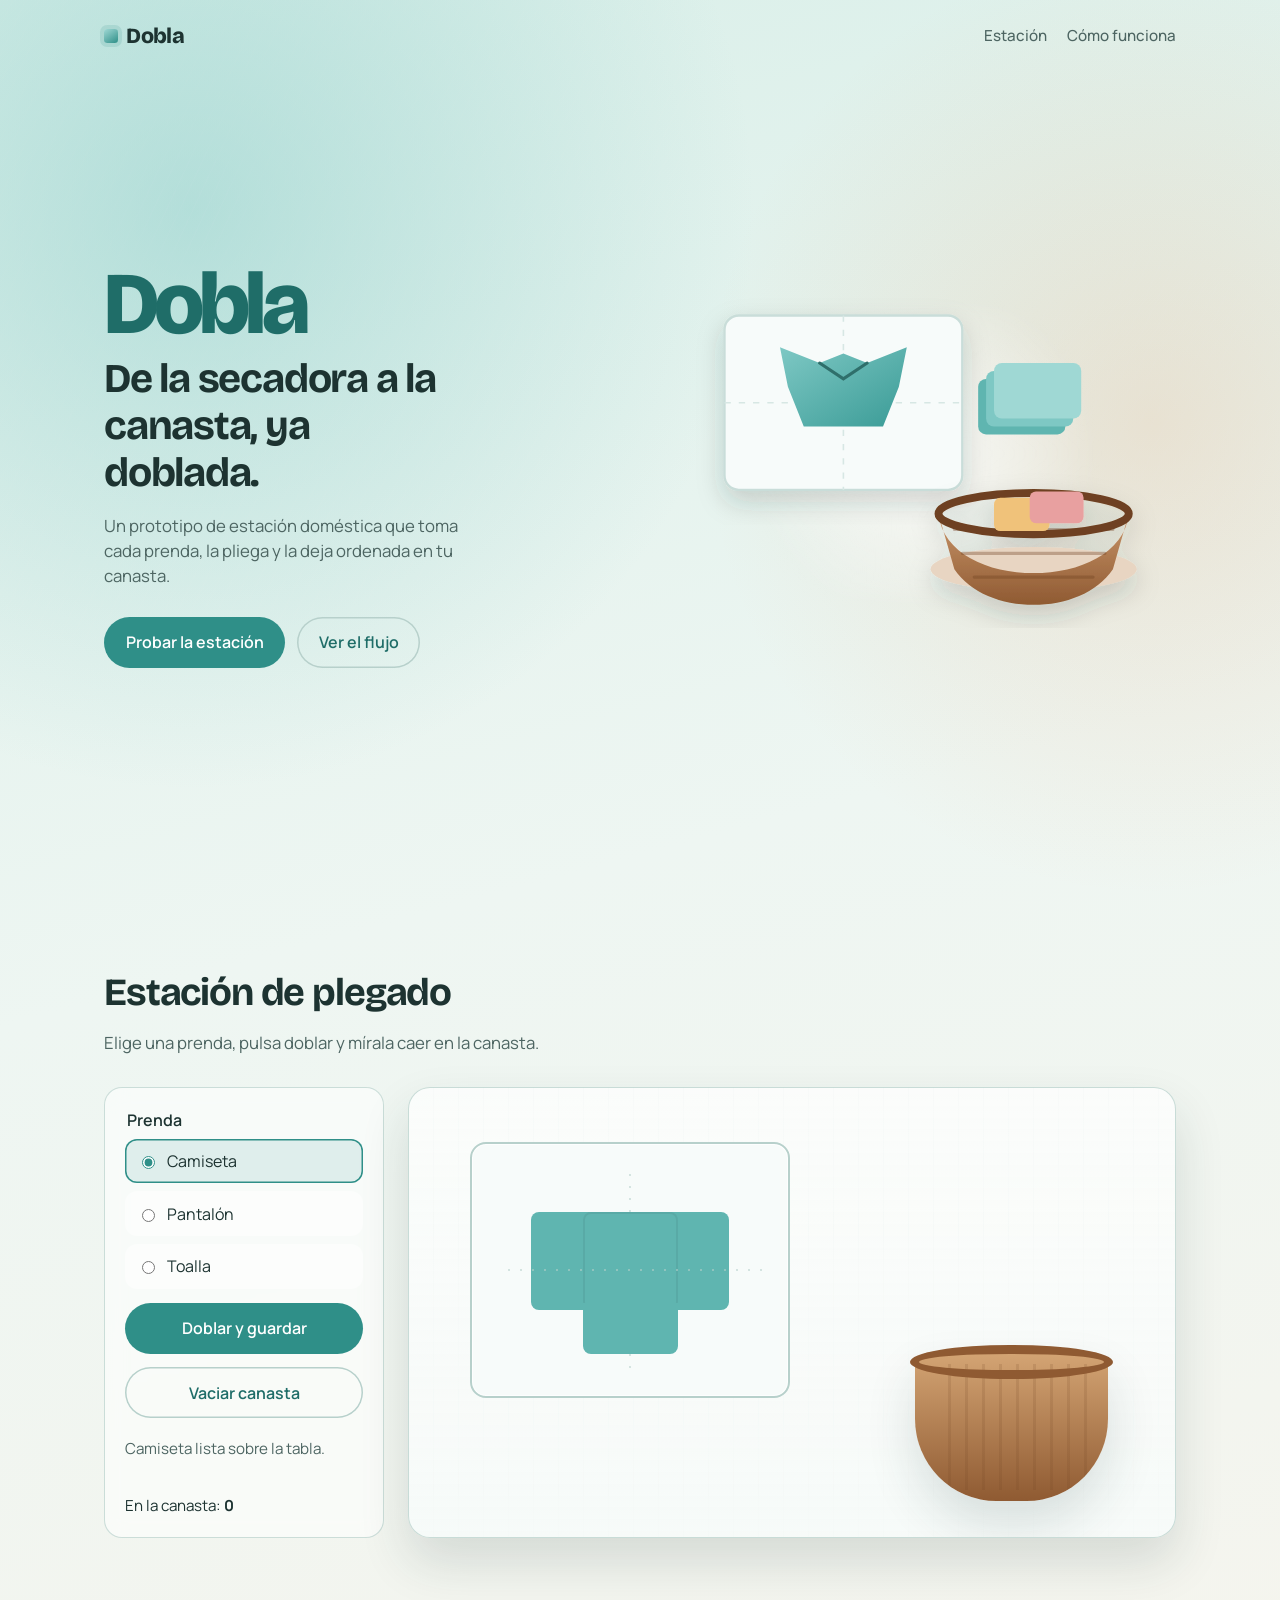
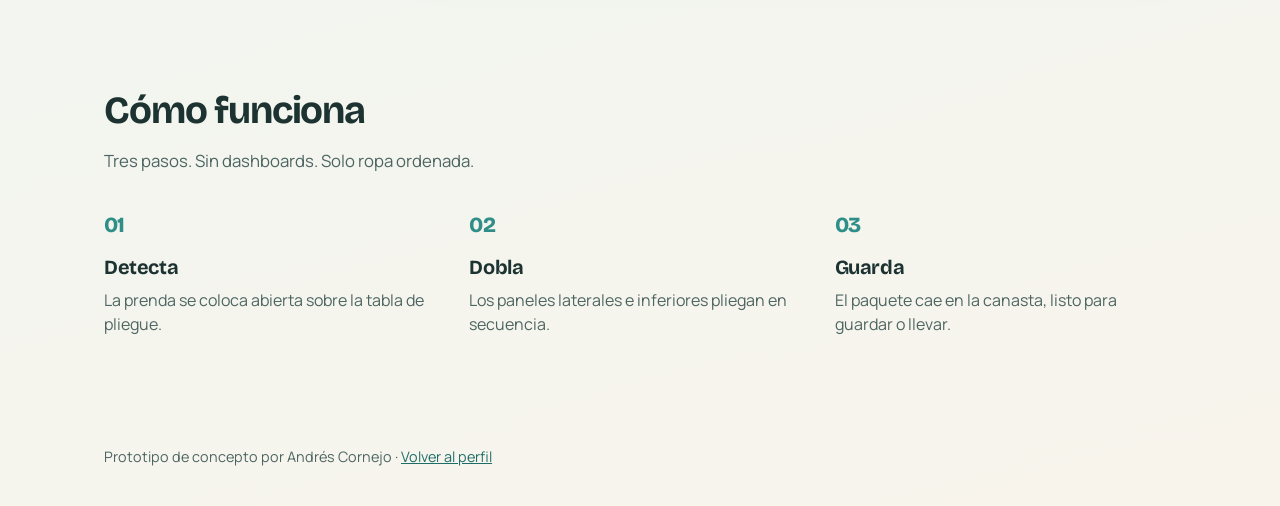
==== plegado/index.html @ 89d105bf "Add Dobla: interactive clothes-folding station prototype Prototype web app that simulates folding ga" ====
<!DOCTYPE html>
<html lang="es">
  <head>
    <meta charset="UTF-8" />
    <meta name="viewport" content="width=device-width, initial-scale=1" />
    <title>Dobla — tu ropa, doblada y en la canasta</title>
    <meta
      name="description"
      content="Prototipo interactivo de una estación que dobla tu ropa y la deja lista en la canasta."
    />
    <link rel="preconnect" href="https://fonts.googleapis.com" />
    <link rel="preconnect" href="https://fonts.gstatic.com" crossorigin />
    <link
      href="https://fonts.googleapis.com/css2?family=Bricolage+Grotesque:opsz,wght@12..96,500;12..96,700;12..96,800&family=Manrope:wght@400;500;600&display=swap"
      rel="stylesheet"
    />
    <link rel="stylesheet" href="./styles.css" />
  </head>
  <body>
    <div class="atmosphere" aria-hidden="true"></div>

    <header class="site-header">
      <a class="brand" href="#inicio" aria-label="Dobla inicio">
        <span class="brand-mark" aria-hidden="true"></span>
        Dobla
      </a>
      <nav class="nav">
        <a href="#estacion">Estación</a>
        <a href="#como">Cómo funciona</a>
      </nav>
    </header>

    <main>
      <section id="inicio" class="hero">
        <div class="hero-copy">
          <p class="brand-lockup">Dobla</p>
          <h1>De la secadora a la canasta, ya doblada.</h1>
          <p class="lede">
            Un prototipo de estación doméstica que toma cada prenda, la pliega
            y la deja ordenada en tu canasta.
          </p>
          <div class="cta-row">
            <a class="btn btn-primary" href="#estacion">Probar la estación</a>
            <a class="btn btn-ghost" href="#como">Ver el flujo</a>
          </div>
        </div>

        <div class="hero-stage" aria-hidden="true">
          <div class="hero-glow"></div>
          <svg
            class="hero-illustration"
            viewBox="0 0 640 520"
            role="img"
            aria-label="Ilustración de ropa doblándose hacia una canasta"
          >
            <defs>
              <linearGradient id="shirtGrad" x1="0" y1="0" x2="1" y2="1">
                <stop offset="0%" stop-color="#7ec8c4" />
                <stop offset="100%" stop-color="#3a9b96" />
              </linearGradient>
              <linearGradient id="basketGrad" x1="0" y1="0" x2="0" y2="1">
                <stop offset="0%" stop-color="#c9956a" />
                <stop offset="100%" stop-color="#8f5a32" />
              </linearGradient>
              <filter id="softShadow" x="-20%" y="-20%" width="140%" height="140%">
                <feDropShadow
                  dx="0"
                  dy="14"
                  stdDeviation="16"
                  flood-color="#1f3a3a"
                  flood-opacity="0.18"
                />
              </filter>
            </defs>

            <!-- folding board -->
            <rect
              x="70"
              y="70"
              width="300"
              height="220"
              rx="18"
              fill="#f7fbfa"
              stroke="#c9ddd9"
              stroke-width="3"
              filter="url(#softShadow)"
            />
            <path
              d="M220 70 V290"
              stroke="#d7e7e4"
              stroke-width="2"
              stroke-dasharray="8 10"
            />
            <path
              d="M70 180 H370"
              stroke="#d7e7e4"
              stroke-width="2"
              stroke-dasharray="8 10"
            />

            <!-- shirt being folded -->
            <g class="hero-shirt">
              <path
                d="M140 110 L190 130 L220 118 L250 130 L300 110 L290 160 L270 210 L170 210 L150 160 Z"
                fill="url(#shirtGrad)"
              />
              <path
                d="M190 130 L220 150 L250 130"
                fill="none"
                stroke="#2f6f6b"
                stroke-width="4"
                stroke-linecap="round"
              />
            </g>

            <!-- folded stack mid-air -->
            <g class="hero-fold">
              <rect x="390" y="150" width="110" height="70" rx="10" fill="#5fb5b0" />
              <rect x="400" y="140" width="110" height="70" rx="10" fill="#7ec8c4" />
              <rect x="410" y="130" width="110" height="70" rx="10" fill="#9fd8d4" />
            </g>

            <!-- basket -->
            <g class="hero-basket" filter="url(#softShadow)">
              <ellipse cx="460" cy="390" rx="130" ry="28" fill="#e8d5c2" />
              <path
                d="M340 320 C350 420, 570 420, 580 320 L560 390 C520 450, 400 450, 360 390 Z"
                fill="url(#basketGrad)"
              />
              <path
                d="M360 340 H560 M370 370 H550 M385 400 H535"
                stroke="#6e4120"
                stroke-width="4"
                stroke-linecap="round"
                opacity="0.35"
              />
              <ellipse
                cx="460"
                cy="320"
                rx="120"
                ry="26"
                fill="none"
                stroke="#6e4120"
                stroke-width="10"
              />
              <!-- clothes already in basket -->
              <rect x="410" y="300" width="70" height="42" rx="8" fill="#f0c27a" />
              <rect x="455" y="292" width="68" height="40" rx="8" fill="#e8a0a0" />
            </g>
          </svg>
        </div>
      </section>

      <section id="estacion" class="station">
        <div class="section-intro">
          <h2>Estación de plegado</h2>
          <p>Elige una prenda, pulsa doblar y mírala caer en la canasta.</p>
        </div>

        <div class="station-layout">
          <div class="controls">
            <fieldset class="garment-picker">
              <legend>Prenda</legend>
              <label class="garment-option">
                <input type="radio" name="garment" value="camiseta" checked />
                <span>Camiseta</span>
              </label>
              <label class="garment-option">
                <input type="radio" name="garment" value="pantalon" />
                <span>Pantalón</span>
              </label>
              <label class="garment-option">
                <input type="radio" name="garment" value="toalla" />
                <span>Toalla</span>
              </label>
            </fieldset>

            <button type="button" class="btn btn-primary" id="fold-btn">
              Doblar y guardar
            </button>
            <button type="button" class="btn btn-ghost" id="reset-btn">
              Vaciar canasta
            </button>

            <p class="status" id="status" role="status" aria-live="polite">
              Lista para la primera prenda.
            </p>
            <p class="counter">
              En la canasta: <strong id="count">0</strong>
            </p>
          </div>

          <div class="stage" id="stage" aria-label="Simulación de plegado">
            <div class="board">
              <div class="garment flat" id="garment" data-type="camiseta">
                <div class="panel left"></div>
                <div class="panel center"></div>
                <div class="panel right"></div>
                <div class="panel bottom"></div>
              </div>
            </div>

            <div class="flight-path" aria-hidden="true">
              <div class="folded-item" id="folded-item"></div>
            </div>

            <div class="basket" id="basket">
              <div class="basket-rim"></div>
              <div class="basket-body">
                <div class="stack" id="stack"></div>
              </div>
            </div>
          </div>
        </div>
      </section>

      <section id="como" class="how">
        <div class="section-intro">
          <h2>Cómo funciona</h2>
          <p>Tres pasos. Sin dashboards. Solo ropa ordenada.</p>
        </div>
        <ol class="steps">
          <li>
            <strong>Detecta</strong>
            <span>La prenda se coloca abierta sobre la tabla de pliegue.</span>
          </li>
          <li>
            <strong>Dobla</strong>
            <span>Los paneles laterales e inferiores pliegan en secuencia.</span>
          </li>
          <li>
            <strong>Guarda</strong>
            <span>El paquete cae en la canasta, listo para guardar o llevar.</span>
          </li>
        </ol>
      </section>
    </main>

    <footer class="site-footer">
      <p>
        Prototipo de concepto por Andrés Cornejo ·
        <a href="../README.md">Volver al perfil</a>
      </p>
    </footer>

    <script src="./app.js"></script>
  </body>
</html>
---- plegado/styles.css ----
:root {
  --bg-top: #d9efe9;
  --bg-mid: #eef6f2;
  --bg-bottom: #f8f4ec;
  --ink: #1d3331;
  --muted: #4d6562;
  --line: #b7d0cb;
  --surface: rgba(255, 255, 255, 0.55);
  --surface-strong: #f7fbfa;
  --accent: #2f8f88;
  --accent-deep: #1f6d68;
  --accent-soft: #9fd8d4;
  --wood-deep: #8f5a32;
  --wood-light: #d4a574;
  --shirt: #5fb5b0;
  --pants: #4a6fa5;
  --towel: #e8a06a;
  --shadow: 0 24px 50px rgba(31, 58, 58, 0.14);
  --radius: 18px;
  --font-display: "Bricolage Grotesque", Georgia, serif;
  --font-body: "Manrope", system-ui, sans-serif;
}

* {
  box-sizing: border-box;
}

html {
  scroll-behavior: smooth;
}

body {
  margin: 0;
  min-height: 100vh;
  color: var(--ink);
  font-family: var(--font-body);
  background:
    radial-gradient(ellipse 80% 50% at 15% 10%, rgba(127, 200, 196, 0.45), transparent 55%),
    radial-gradient(ellipse 70% 45% at 90% 20%, rgba(232, 160, 106, 0.22), transparent 50%),
    linear-gradient(165deg, var(--bg-top) 0%, var(--bg-mid) 42%, var(--bg-bottom) 100%);
  line-height: 1.5;
}

.atmosphere {
  pointer-events: none;
  position: fixed;
  inset: 0;
  background-image:
    repeating-linear-gradient(
      115deg,
      transparent 0,
      transparent 11px,
      rgba(255, 255, 255, 0.04) 11px,
      rgba(255, 255, 255, 0.04) 12px
    );
  opacity: 0.7;
  z-index: 0;
}

.site-header,
main,
.site-footer {
  position: relative;
  z-index: 1;
}

.site-header {
  display: flex;
  align-items: center;
  justify-content: space-between;
  max-width: 1120px;
  margin: 0 auto;
  padding: 1.25rem 1.5rem;
}

.brand {
  display: inline-flex;
  align-items: center;
  gap: 0.55rem;
  color: var(--ink);
  text-decoration: none;
  font-family: var(--font-display);
  font-weight: 800;
  font-size: 1.35rem;
  letter-spacing: -0.03em;
}

.brand-mark {
  width: 0.85rem;
  height: 0.85rem;
  border-radius: 0.2rem;
  background: linear-gradient(145deg, var(--accent-soft), var(--accent));
  box-shadow: 0 0 0 4px rgba(47, 143, 136, 0.15);
}

.nav {
  display: flex;
  gap: 1.25rem;
}

.nav a {
  color: var(--muted);
  text-decoration: none;
  font-weight: 500;
  font-size: 0.95rem;
}

.nav a:hover {
  color: var(--accent-deep);
}

.hero {
  display: grid;
  grid-template-columns: 1.05fr 1fr;
  gap: 2rem;
  align-items: center;
  max-width: 1120px;
  margin: 0 auto;
  min-height: calc(100vh - 5rem);
  padding: 1rem 1.5rem 3rem;
}

.brand-lockup {
  margin: 0 0 0.75rem;
  font-family: var(--font-display);
  font-size: clamp(3rem, 8vw, 5.5rem);
  font-weight: 800;
  letter-spacing: -0.055em;
  line-height: 0.9;
  color: var(--accent-deep);
  animation: rise-in 0.9s ease both;
}

.hero h1 {
  margin: 0 0 1rem;
  max-width: 14ch;
  font-family: var(--font-display);
  font-size: clamp(1.7rem, 3.4vw, 2.55rem);
  font-weight: 700;
  letter-spacing: -0.03em;
  line-height: 1.15;
  animation: rise-in 0.9s ease 0.08s both;
}

.lede {
  margin: 0 0 1.75rem;
  max-width: 36ch;
  color: var(--muted);
  font-size: 1.05rem;
  animation: rise-in 0.9s ease 0.16s both;
}

.cta-row {
  display: flex;
  flex-wrap: wrap;
  gap: 0.75rem;
  animation: rise-in 0.9s ease 0.24s both;
}

.btn {
  appearance: none;
  border: none;
  border-radius: 999px;
  padding: 0.85rem 1.35rem;
  font: inherit;
  font-weight: 600;
  cursor: pointer;
  text-decoration: none;
  display: inline-flex;
  align-items: center;
  justify-content: center;
  transition: transform 0.2s ease, background 0.2s ease, color 0.2s ease;
}

.btn:hover {
  transform: translateY(-1px);
}

.btn:disabled {
  opacity: 0.55;
  cursor: not-allowed;
  transform: none;
}

.btn-primary {
  background: var(--accent);
  color: #fff;
}

.btn-primary:hover:not(:disabled) {
  background: var(--accent-deep);
}

.btn-ghost {
  background: transparent;
  color: var(--accent-deep);
  box-shadow: inset 0 0 0 1.5px var(--line);
}

.hero-stage {
  position: relative;
  animation: float-in 1.1s ease 0.2s both;
}

.hero-glow {
  position: absolute;
  inset: 12% 10% 18%;
  background: radial-gradient(circle, rgba(255, 255, 255, 0.75), transparent 70%);
  filter: blur(8px);
}

.hero-illustration {
  position: relative;
  width: 100%;
  height: auto;
  display: block;
}

.hero-shirt {
  transform-origin: 220px 160px;
  animation: shirt-nudge 4.5s ease-in-out infinite;
}

.hero-fold {
  transform-origin: 450px 165px;
  animation: fold-float 3.8s ease-in-out infinite;
}

.hero-basket {
  transform-origin: 460px 390px;
  animation: basket-settle 5s ease-in-out infinite;
}

.station,
.how {
  max-width: 1120px;
  margin: 0 auto;
  padding: 4.5rem 1.5rem;
}

.section-intro {
  max-width: 36rem;
  margin-bottom: 2rem;
}

.section-intro h2 {
  margin: 0 0 0.5rem;
  font-family: var(--font-display);
  font-size: clamp(1.8rem, 3vw, 2.4rem);
  letter-spacing: -0.03em;
}

.section-intro p {
  margin: 0;
  color: var(--muted);
  font-size: 1.05rem;
}

.station-layout {
  display: grid;
  grid-template-columns: 280px 1fr;
  gap: 1.5rem;
  align-items: stretch;
}

.controls {
  display: flex;
  flex-direction: column;
  gap: 0.85rem;
  padding: 1.25rem;
  background: var(--surface);
  backdrop-filter: blur(10px);
  border: 1px solid rgba(183, 208, 203, 0.7);
  border-radius: var(--radius);
}

.garment-picker {
  margin: 0;
  padding: 0;
  border: none;
  display: flex;
  flex-direction: column;
  gap: 0.5rem;
}

.garment-picker legend {
  margin-bottom: 0.4rem;
  font-weight: 600;
}

.garment-option {
  display: flex;
  align-items: center;
  gap: 0.55rem;
  padding: 0.65rem 0.75rem;
  border-radius: 12px;
  cursor: pointer;
  background: rgba(255, 255, 255, 0.45);
  transition: background 0.2s ease;
}

.garment-option:has(input:checked) {
  background: rgba(47, 143, 136, 0.12);
  box-shadow: inset 0 0 0 1.5px var(--accent);
}

.garment-option input {
  accent-color: var(--accent);
}

.status {
  margin: 0.4rem 0 0;
  min-height: 2.8em;
  color: var(--muted);
  font-size: 0.95rem;
}

.counter {
  margin: 0;
  font-size: 0.95rem;
}

.stage {
  position: relative;
  min-height: 420px;
  padding: 1.5rem;
  border-radius: calc(var(--radius) + 4px);
  background:
    linear-gradient(180deg, rgba(255, 255, 255, 0.7), rgba(247, 251, 250, 0.85)),
    repeating-linear-gradient(
      90deg,
      transparent,
      transparent 24px,
      rgba(183, 208, 203, 0.18) 24px,
      rgba(183, 208, 203, 0.18) 25px
    );
  border: 1px solid rgba(183, 208, 203, 0.75);
  box-shadow: var(--shadow);
  overflow: hidden;
}

.board {
  position: absolute;
  left: 8%;
  top: 12%;
  width: min(320px, 48%);
  aspect-ratio: 1.25 / 1;
  background: var(--surface-strong);
  border: 2px solid var(--line);
  border-radius: 16px;
  box-shadow: inset 0 0 0 1px rgba(255, 255, 255, 0.8);
}

.board::before,
.board::after {
  content: "";
  position: absolute;
  background: repeating-linear-gradient(
    to right,
    transparent 0 10px,
    rgba(183, 208, 203, 0.55) 10px 12px
  );
}

.board::before {
  left: 50%;
  top: 8%;
  bottom: 8%;
  width: 2px;
  transform: translateX(-50%);
  background: repeating-linear-gradient(
    to bottom,
    transparent 0 10px,
    rgba(183, 208, 203, 0.55) 10px 12px
  );
}

.board::after {
  top: 50%;
  left: 8%;
  right: 8%;
  height: 2px;
  transform: translateY(-50%);
}

.garment {
  --garment-color: var(--shirt);
  position: absolute;
  inset: 14% 16%;
  transform-style: preserve-3d;
}

.garment[data-type="pantalon"] {
  --garment-color: var(--pants);
}

.garment[data-type="toalla"] {
  --garment-color: var(--towel);
}

.garment .panel {
  position: absolute;
  background: var(--garment-color);
  transition: transform 0.45s cubic-bezier(0.4, 0.1, 0.2, 1);
  transform-origin: center;
}

.garment .center {
  inset: 18% 28% 28%;
  border-radius: 8px;
  z-index: 2;
  box-shadow: inset 0 0 0 2px rgba(0, 0, 0, 0.06);
}

.garment .left {
  top: 18%;
  bottom: 28%;
  left: 4%;
  width: 28%;
  border-radius: 8px 0 0 8px;
  transform-origin: right center;
  z-index: 1;
}

.garment .right {
  top: 18%;
  bottom: 28%;
  right: 4%;
  width: 28%;
  border-radius: 0 8px 8px 0;
  transform-origin: left center;
  z-index: 1;
}

.garment .bottom {
  left: 28%;
  right: 28%;
  bottom: 4%;
  height: 28%;
  border-radius: 0 0 8px 8px;
  transform-origin: top center;
  z-index: 3;
}

.garment.folding .left {
  transform: rotateY(-165deg);
}

.garment.folding .right {
  transform: rotateY(165deg);
}

.garment.folding .bottom {
  transform: rotateX(165deg);
}

.garment.folded {
  opacity: 0;
  transition: opacity 0.2s ease;
}

.flight-path {
  position: absolute;
  inset: 0;
  pointer-events: none;
}

.folded-item {
  position: absolute;
  left: 18%;
  top: 28%;
  width: 88px;
  height: 58px;
  border-radius: 10px;
  background: var(--shirt);
  opacity: 0;
  box-shadow: 0 10px 24px rgba(31, 58, 58, 0.2);
  transform: scale(0.85);
}

.folded-item.visible {
  opacity: 1;
}

.folded-item.flying {
  animation: drop-to-basket 0.85s cubic-bezier(0.35, 0.1, 0.2, 1) forwards;
}

.folded-item[data-type="pantalon"] {
  background: var(--pants);
}

.folded-item[data-type="toalla"] {
  background: var(--towel);
}

.basket {
  position: absolute;
  right: 7%;
  bottom: 8%;
  width: min(220px, 38%);
  aspect-ratio: 1.15 / 1;
}

.basket-rim {
  position: absolute;
  top: 18%;
  left: 4%;
  right: 4%;
  height: 18%;
  border: 9px solid var(--wood-deep);
  border-radius: 50%;
  z-index: 3;
  background: transparent;
}

.basket-body {
  position: absolute;
  inset: 22% 6% 0;
  background: linear-gradient(180deg, var(--wood-light), var(--wood-deep));
  border-radius: 10% 10% 42% 42% / 8% 8% 55% 55%;
  box-shadow: var(--shadow);
  overflow: hidden;
}

.basket-body::before {
  content: "";
  position: absolute;
  inset: 8% 10%;
  background: repeating-linear-gradient(
    90deg,
    transparent 0 14px,
    rgba(110, 65, 32, 0.22) 14px 17px
  );
  opacity: 0.7;
}

.stack {
  position: absolute;
  left: 18%;
  right: 18%;
  bottom: 18%;
  display: flex;
  flex-direction: column-reverse;
  align-items: center;
  gap: 4px;
  z-index: 2;
  min-height: 40%;
}

.stack-item {
  width: 78%;
  height: 22px;
  border-radius: 6px;
  box-shadow: 0 2px 6px rgba(0, 0, 0, 0.12);
  animation: land 0.35s ease both;
}

.stack-item.camiseta {
  background: var(--shirt);
}

.stack-item.pantalon {
  background: var(--pants);
}

.stack-item.toalla {
  background: var(--towel);
}

.basket.catch {
  animation: catch-bounce 0.45s ease;
}

.steps {
  list-style: none;
  margin: 0;
  padding: 0;
  display: grid;
  grid-template-columns: repeat(3, 1fr);
  gap: 1.5rem;
  counter-reset: step;
}

.steps li {
  counter-increment: step;
  padding-top: 0.25rem;
}

.steps li::before {
  content: "0" counter(step);
  display: block;
  margin-bottom: 0.65rem;
  font-family: var(--font-display);
  font-weight: 800;
  font-size: 1.35rem;
  letter-spacing: -0.03em;
  color: var(--accent);
}

.steps strong {
  display: block;
  margin-bottom: 0.35rem;
  font-family: var(--font-display);
  font-size: 1.25rem;
  letter-spacing: -0.02em;
}

.steps span {
  color: var(--muted);
}

.site-footer {
  max-width: 1120px;
  margin: 0 auto;
  padding: 1.5rem;
  color: var(--muted);
  font-size: 0.9rem;
}

.site-footer a {
  color: var(--accent-deep);
}

@keyframes rise-in {
  from {
    opacity: 0;
    transform: translateY(18px);
  }
  to {
    opacity: 1;
    transform: translateY(0);
  }
}

@keyframes float-in {
  from {
    opacity: 0;
    transform: translateY(28px) scale(0.98);
  }
  to {
    opacity: 1;
    transform: translateY(0) scale(1);
  }
}

@keyframes shirt-nudge {
  0%,
  100% {
    transform: rotate(-1deg) translateY(0);
  }
  50% {
    transform: rotate(1.5deg) translateY(-4px);
  }
}

@keyframes fold-float {
  0%,
  100% {
    transform: translateY(0) rotate(-2deg);
  }
  50% {
    transform: translateY(-12px) rotate(3deg);
  }
}

@keyframes basket-settle {
  0%,
  100% {
    transform: translateY(0);
  }
  50% {
    transform: translateY(3px);
  }
}

@keyframes drop-to-basket {
  0% {
    transform: translate(0, 0) rotate(-4deg) scale(0.9);
    opacity: 1;
  }
  55% {
    transform: translate(210%, 40%) rotate(8deg) scale(1);
    opacity: 1;
  }
  100% {
    transform: translate(240%, 115%) rotate(12deg) scale(0.75);
    opacity: 0;
  }
}

@keyframes land {
  from {
    opacity: 0;
    transform: translateY(-10px) scale(0.9);
  }
  to {
    opacity: 1;
    transform: translateY(0) scale(1);
  }
}

@keyframes catch-bounce {
  0%,
  100% {
    transform: translateY(0);
  }
  40% {
    transform: translateY(6px);
  }
  70% {
    transform: translateY(-2px);
  }
}

@media (max-width: 900px) {
  .hero {
    grid-template-columns: 1fr;
    min-height: auto;
    padding-top: 1.5rem;
  }

  .hero-stage {
    order: -1;
  }

  .station-layout {
    grid-template-columns: 1fr;
  }

  .stage {
    min-height: 480px;
  }

  .board {
    width: min(280px, 70%);
    left: 50%;
    transform: translateX(-50%);
    top: 8%;
  }

  .basket {
    width: min(200px, 55%);
    right: 50%;
    transform: translateX(50%);
    bottom: 4%;
  }

  .folded-item.flying {
    animation-name: drop-to-basket-mobile;
  }

  .steps {
    grid-template-columns: 1fr;
  }
}

@keyframes drop-to-basket-mobile {
  0% {
    transform: translate(0, 0) rotate(-4deg) scale(0.9);
    opacity: 1;
  }
  100% {
    transform: translate(20%, 160%) rotate(10deg) scale(0.75);
    opacity: 0;
  }
}

@media (max-width: 600px) {
  .nav {
    display: none;
  }

  .brand-lockup {
    font-size: 3.4rem;
  }

  .cta-row {
    flex-direction: column;
    align-items: stretch;
  }
}
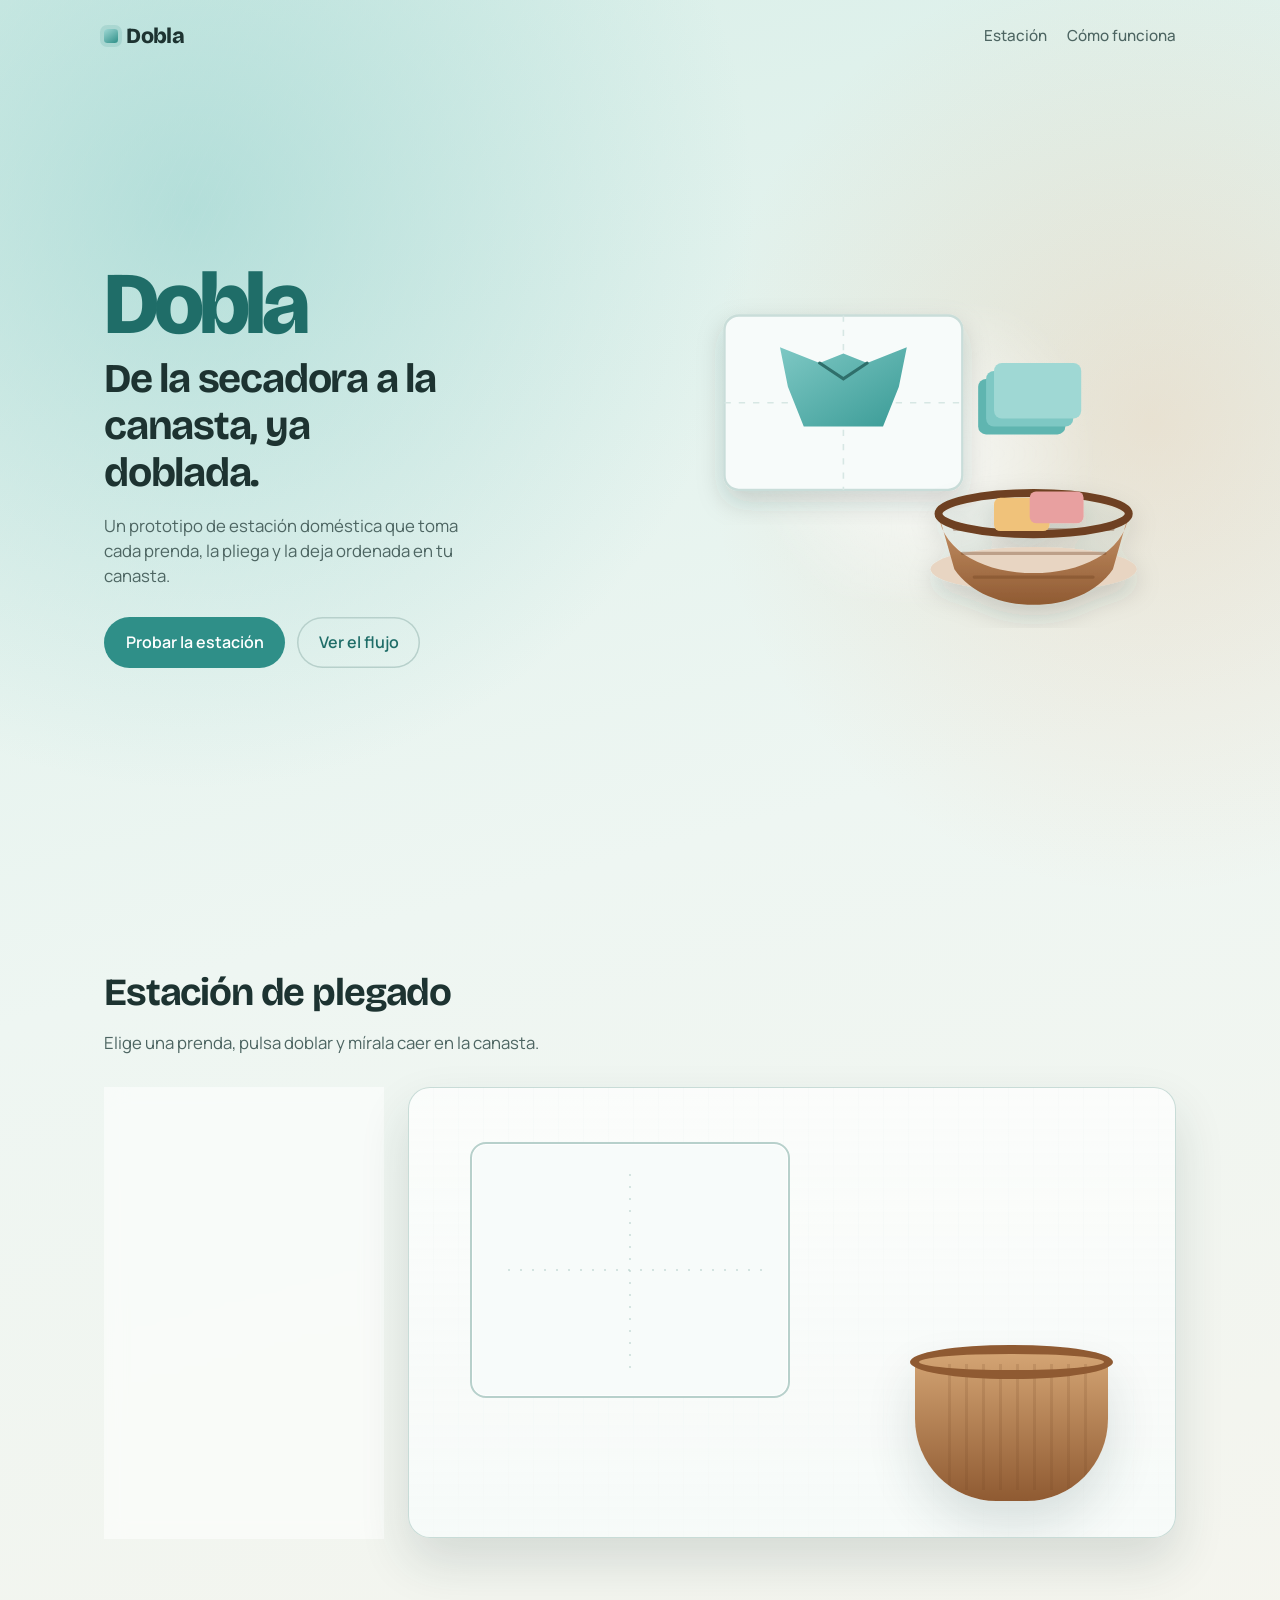
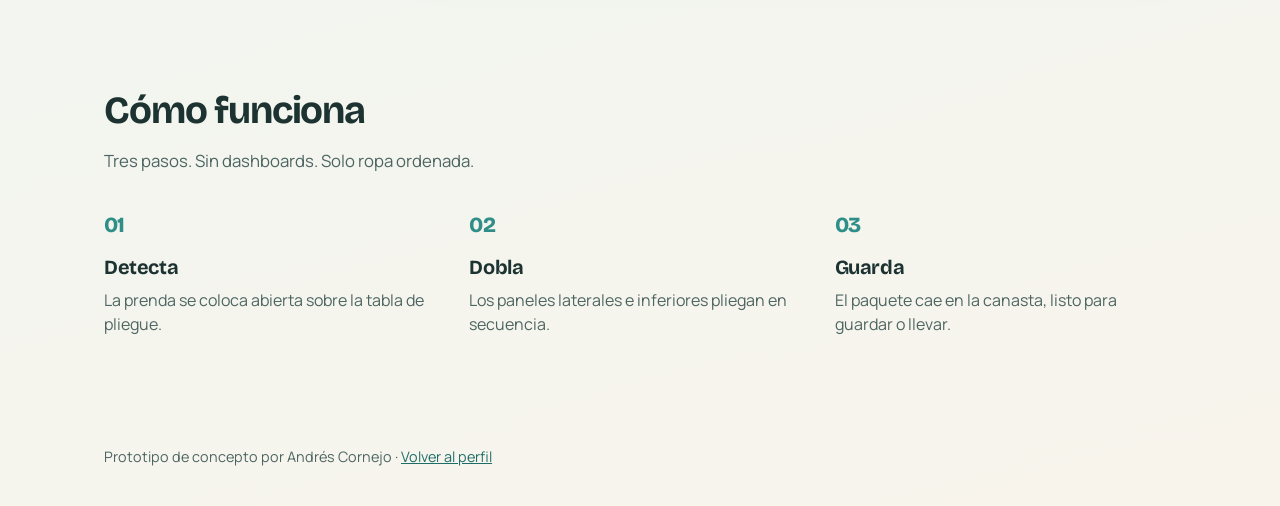
==== commit f6aaa7cd: "Polish Dobla: garment shapes, favicon, folding preview Improve pants/towel board previews, add inlin" ====
--- a/plegado/index.html
+++ b/plegado/index.html
@@ -7,6 +7,10 @@
     <meta
       name="description"
       content="Prototipo interactivo de una estación que dobla tu ropa y la deja lista en la canasta."
+    />
+    <link
+      rel="icon"
+      href="data:image/svg+xml,%3Csvg xmlns='http://www.w3.org/2000/svg' viewBox='0 0 32 32'%3E%3Crect width='32' height='32' rx='8' fill='%232f8f88'/%3E%3C/svg%3E"
     />
     <link rel="preconnect" href="https://fonts.googleapis.com" />
     <link rel="preconnect" href="https://fonts.gstatic.com" crossorigin />
--- a/plegado/styles.css
+++ b/plegado/styles.css
@@ -394,8 +394,39 @@
   --garment-color: var(--pants);
 }
 
+.garment[data-type="pantalon"] .left,
+.garment[data-type="pantalon"] .right {
+  top: 42%;
+  bottom: 4%;
+  width: 32%;
+  border-radius: 8px;
+}
+
+.garment[data-type="pantalon"] .center {
+  inset: 14% 30% 48%;
+}
+
+.garment[data-type="pantalon"] .bottom {
+  display: none;
+}
+
 .garment[data-type="toalla"] {
   --garment-color: var(--towel);
+}
+
+.garment[data-type="toalla"] .left,
+.garment[data-type="toalla"] .right {
+  top: 12%;
+  bottom: 12%;
+  width: 22%;
+}
+
+.garment[data-type="toalla"] .center {
+  inset: 12% 22%;
+}
+
+.garment[data-type="toalla"] .bottom {
+  display: none;
 }
 
 .garment .panel {
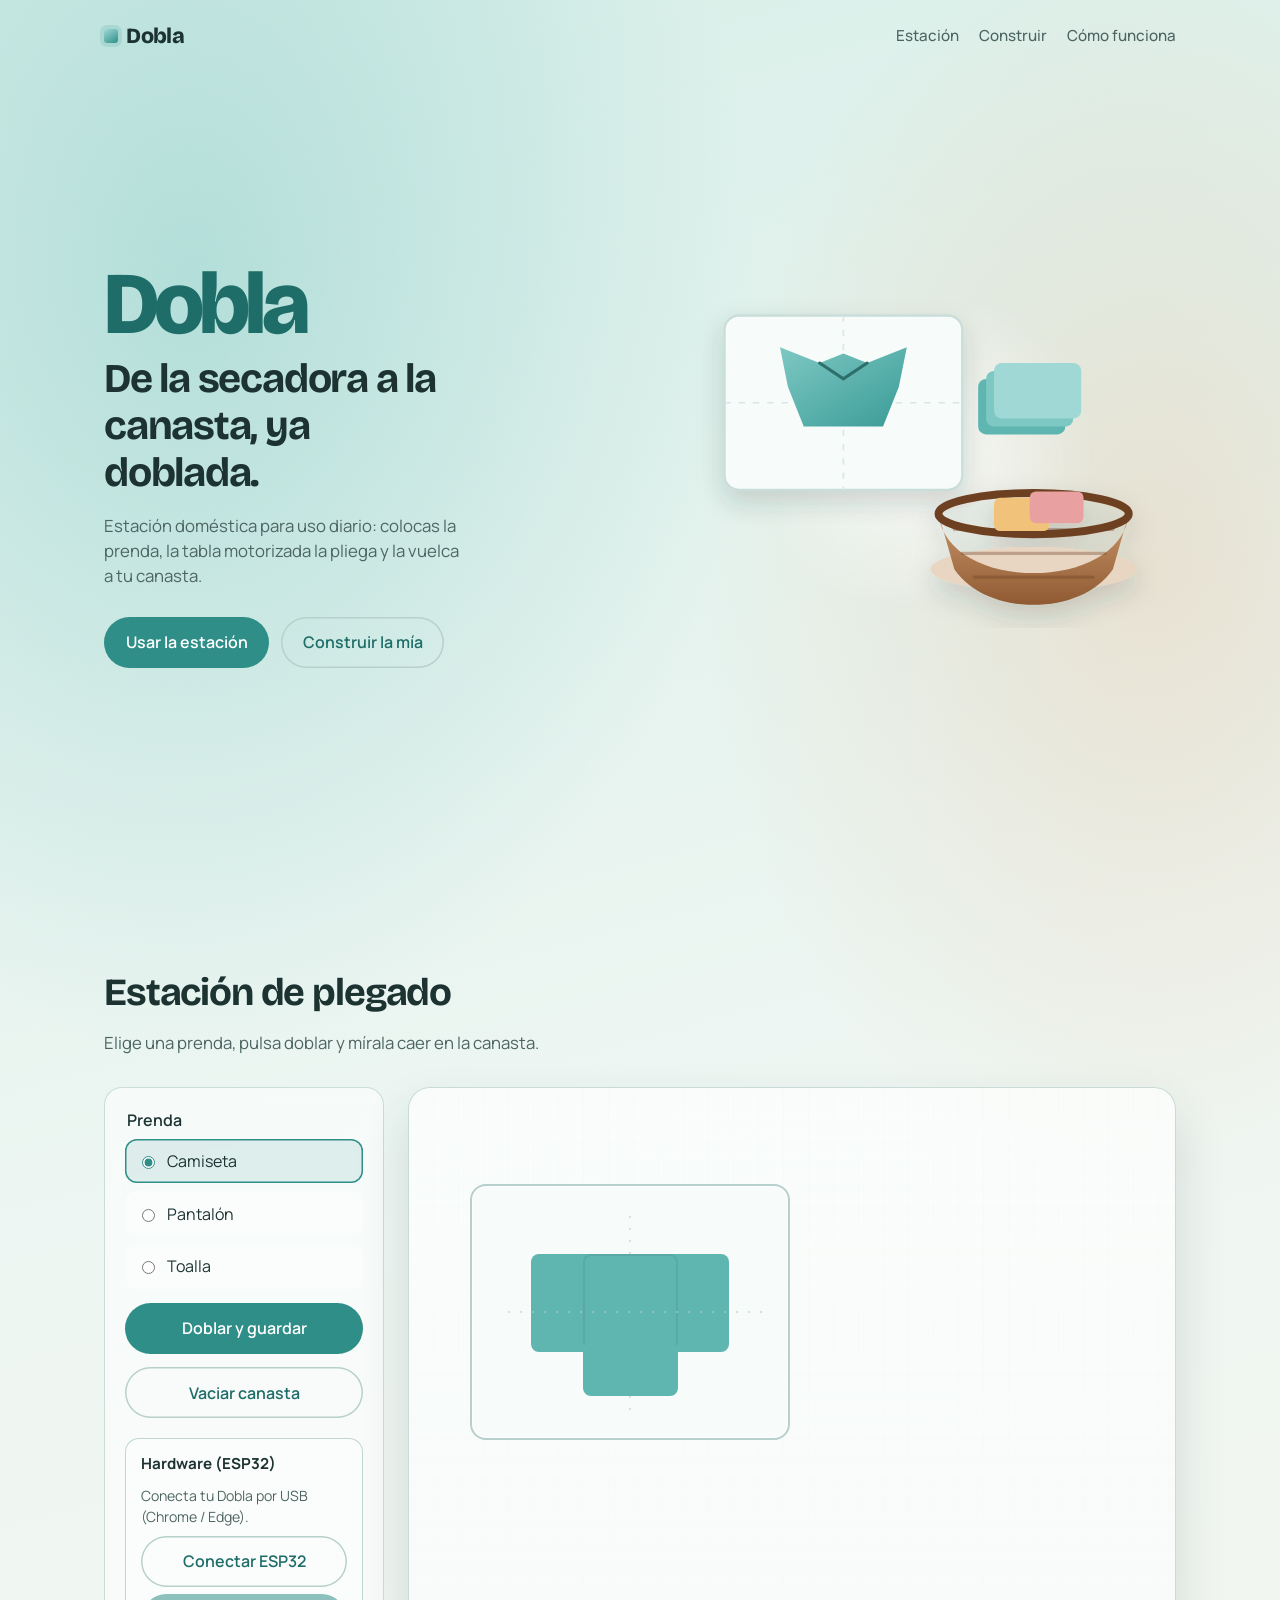
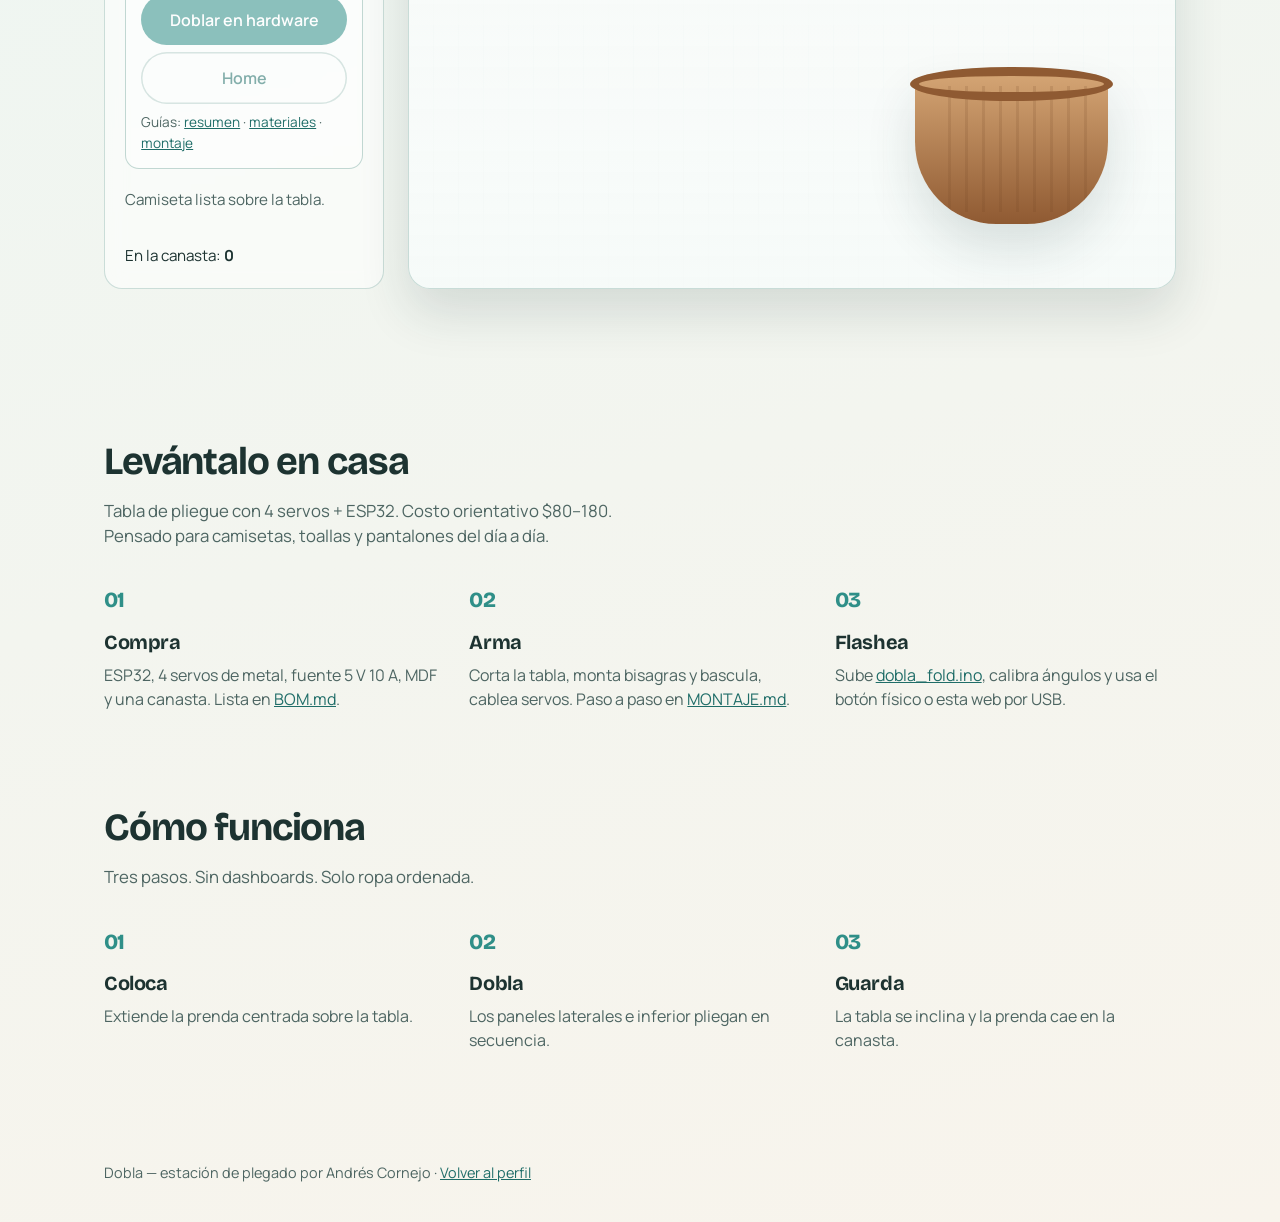
==== commit 95fe2158: "Add physical Dobla build: ESP32 folding board for daily use Document BOM, assembly, daily operation;" ====
--- a/plegado/index.html
+++ b/plegado/index.html
@@ -30,6 +30,7 @@
       </a>
       <nav class="nav">
         <a href="#estacion">Estación</a>
+        <a href="#construir">Construir</a>
         <a href="#como">Cómo funciona</a>
       </nav>
     </header>
@@ -40,12 +41,12 @@
           <p class="brand-lockup">Dobla</p>
           <h1>De la secadora a la canasta, ya doblada.</h1>
           <p class="lede">
-            Un prototipo de estación doméstica que toma cada prenda, la pliega
-            y la deja ordenada en tu canasta.
+            Estación doméstica para uso diario: colocas la prenda, la tabla
+            motorizada la pliega y la vuelca a tu canasta.
           </p>
           <div class="cta-row">
-            <a class="btn btn-primary" href="#estacion">Probar la estación</a>
-            <a class="btn btn-ghost" href="#como">Ver el flujo</a>
+            <a class="btn btn-primary" href="#estacion">Usar la estación</a>
+            <a class="btn btn-ghost" href="#construir">Construir la mía</a>
           </div>
         </div>
 
@@ -186,6 +187,42 @@
               Vaciar canasta
             </button>
 
+            <div class="hw-panel">
+              <p class="hw-title">Hardware (ESP32)</p>
+              <p class="hw-hint" id="hw-support">
+                Conecta tu Dobla por USB (Chrome / Edge).
+              </p>
+              <div class="hw-actions">
+                <button type="button" class="btn btn-ghost" id="connect-btn">
+                  Conectar ESP32
+                </button>
+                <button
+                  type="button"
+                  class="btn btn-primary"
+                  id="hw-fold-btn"
+                  disabled
+                >
+                  Doblar en hardware
+                </button>
+                <button
+                  type="button"
+                  class="btn btn-ghost"
+                  id="hw-home-btn"
+                  disabled
+                >
+                  Home
+                </button>
+              </div>
+              <p class="hw-link">
+                Guías:
+                <a href="./hardware/README.md">resumen</a>
+                ·
+                <a href="./hardware/BOM.md">materiales</a>
+                ·
+                <a href="./hardware/MONTAJE.md">montaje</a>
+              </p>
+            </div>
+
             <p class="status" id="status" role="status" aria-live="polite">
               Lista para la primera prenda.
             </p>
@@ -218,6 +255,40 @@
         </div>
       </section>
 
+      <section id="construir" class="build">
+        <div class="section-intro">
+          <h2>Levántalo en casa</h2>
+          <p>
+            Tabla de pliegue con 4 servos + ESP32. Costo orientativo
+            $80–180. Pensado para camisetas, toallas y pantalones del día a día.
+          </p>
+        </div>
+        <ol class="steps">
+          <li>
+            <strong>Compra</strong>
+            <span
+              >ESP32, 4 servos de metal, fuente 5&nbsp;V 10&nbsp;A, MDF y una
+              canasta. Lista en <a href="./hardware/BOM.md">BOM.md</a>.</span
+            >
+          </li>
+          <li>
+            <strong>Arma</strong>
+            <span
+              >Corta la tabla, monta bisagras y bascula, cablea servos.
+              Paso a paso en <a href="./hardware/MONTAJE.md">MONTAJE.md</a>.</span
+            >
+          </li>
+          <li>
+            <strong>Flashea</strong>
+            <span
+              >Sube
+              <a href="./firmware/dobla_fold/dobla_fold.ino">dobla_fold.ino</a>,
+              calibra ángulos y usa el botón físico o esta web por USB.</span
+            >
+          </li>
+        </ol>
+      </section>
+
       <section id="como" class="how">
         <div class="section-intro">
           <h2>Cómo funciona</h2>
@@ -225,16 +296,16 @@
         </div>
         <ol class="steps">
           <li>
-            <strong>Detecta</strong>
-            <span>La prenda se coloca abierta sobre la tabla de pliegue.</span>
+            <strong>Coloca</strong>
+            <span>Extiende la prenda centrada sobre la tabla.</span>
           </li>
           <li>
             <strong>Dobla</strong>
-            <span>Los paneles laterales e inferiores pliegan en secuencia.</span>
+            <span>Los paneles laterales e inferior pliegan en secuencia.</span>
           </li>
           <li>
             <strong>Guarda</strong>
-            <span>El paquete cae en la canasta, listo para guardar o llevar.</span>
+            <span>La tabla se inclina y la prenda cae en la canasta.</span>
           </li>
         </ol>
       </section>
@@ -242,7 +313,7 @@
 
     <footer class="site-footer">
       <p>
-        Prototipo de concepto por Andrés Cornejo ·
+        Dobla — estación de plegado por Andrés Cornejo ·
         <a href="../README.md">Volver al perfil</a>
       </p>
     </footer>
--- a/plegado/styles.css
+++ b/plegado/styles.css
@@ -641,6 +641,60 @@
   color: var(--muted);
 }
 
+.hero-copy {
+  position: relative;
+  z-index: 1;
+}
+
+.hw-panel {
+  margin-top: 0.35rem;
+  padding: 0.9rem 0.95rem;
+  border-radius: 14px;
+  background: rgba(255, 255, 255, 0.42);
+  border: 1px solid rgba(183, 208, 203, 0.85);
+  display: flex;
+  flex-direction: column;
+  gap: 0.55rem;
+}
+
+.hw-title {
+  margin: 0;
+  font-weight: 700;
+  font-size: 0.95rem;
+}
+
+.hw-hint {
+  margin: 0;
+  color: var(--muted);
+  font-size: 0.88rem;
+}
+
+.hw-actions {
+  display: flex;
+  flex-direction: column;
+  gap: 0.45rem;
+}
+
+.hw-link {
+  margin: 0;
+  font-size: 0.85rem;
+  color: var(--muted);
+}
+
+.hw-link a {
+  color: var(--accent-deep);
+}
+
+.build {
+  max-width: 1120px;
+  margin: 0 auto;
+  padding: 4.5rem 1.5rem 1rem;
+}
+
+.build .steps a {
+  color: var(--accent-deep);
+}
+
 .site-footer {
   max-width: 1120px;
   margin: 0 auto;
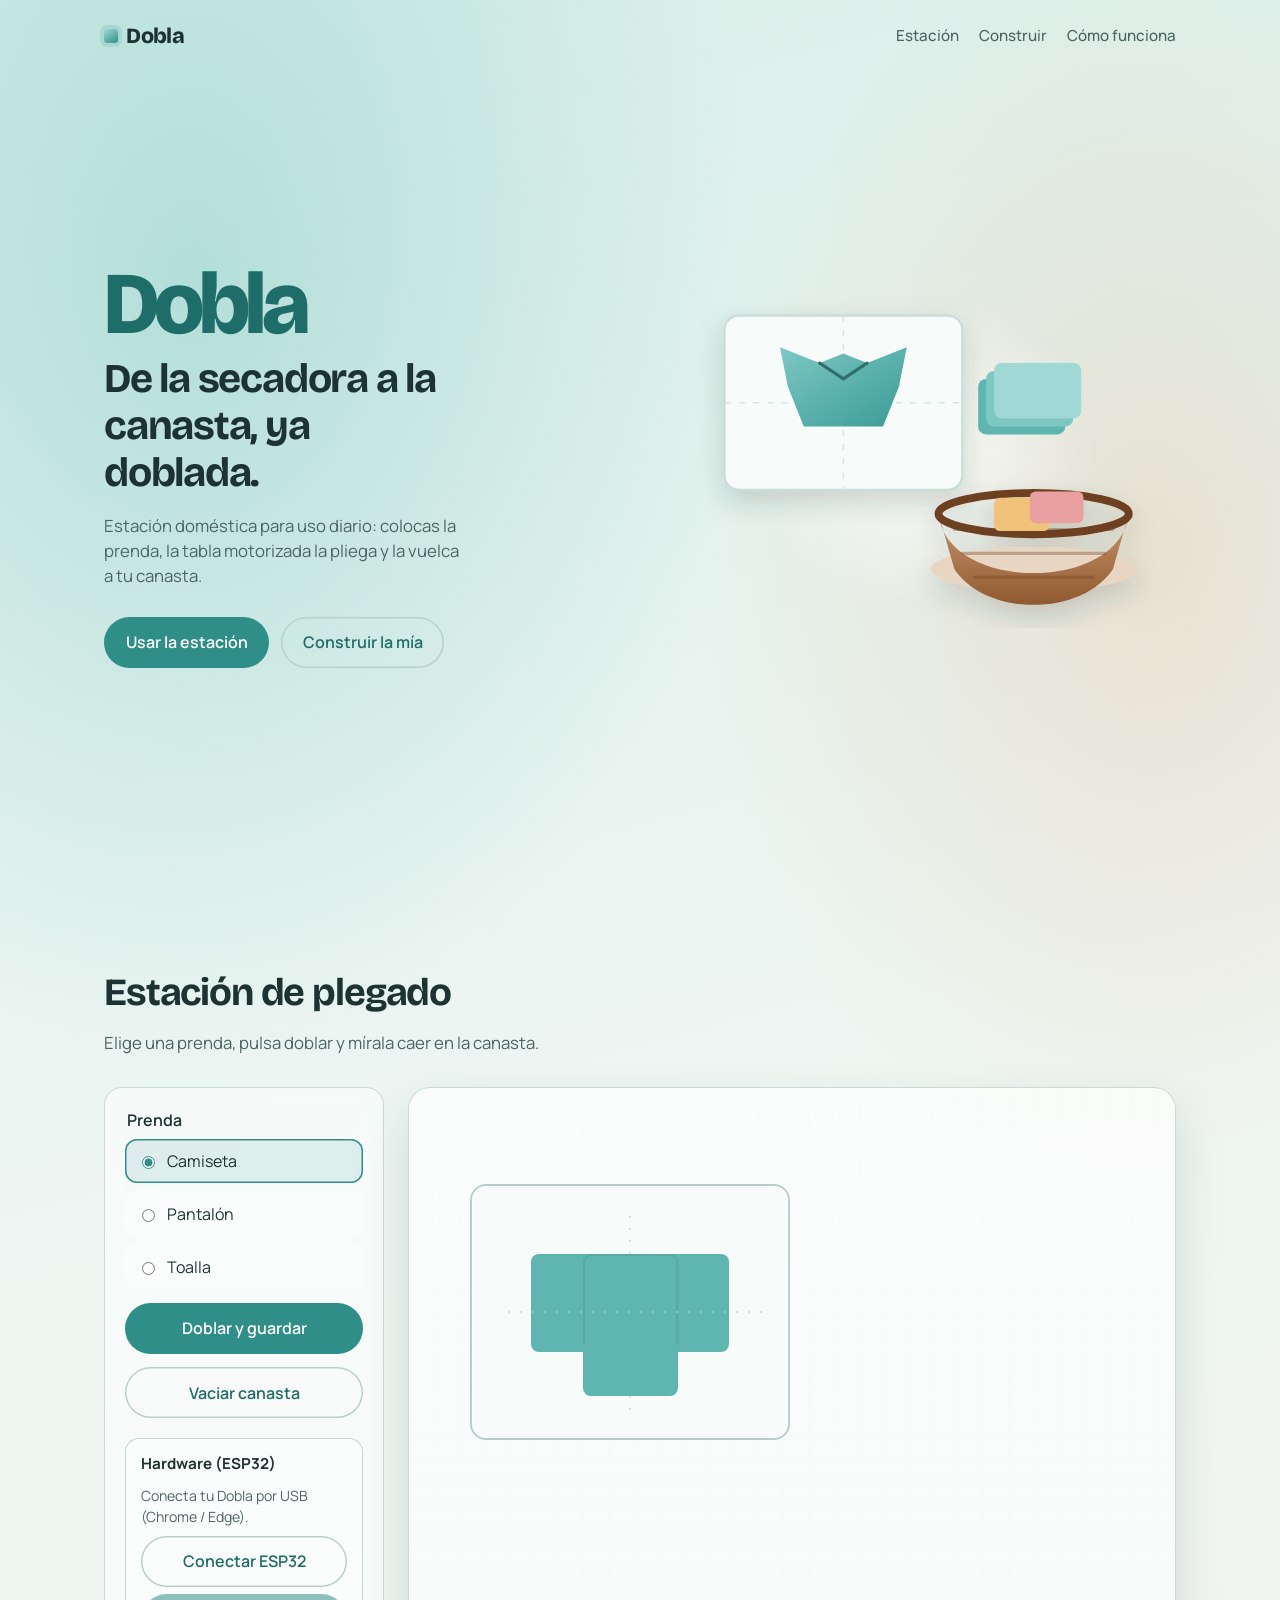
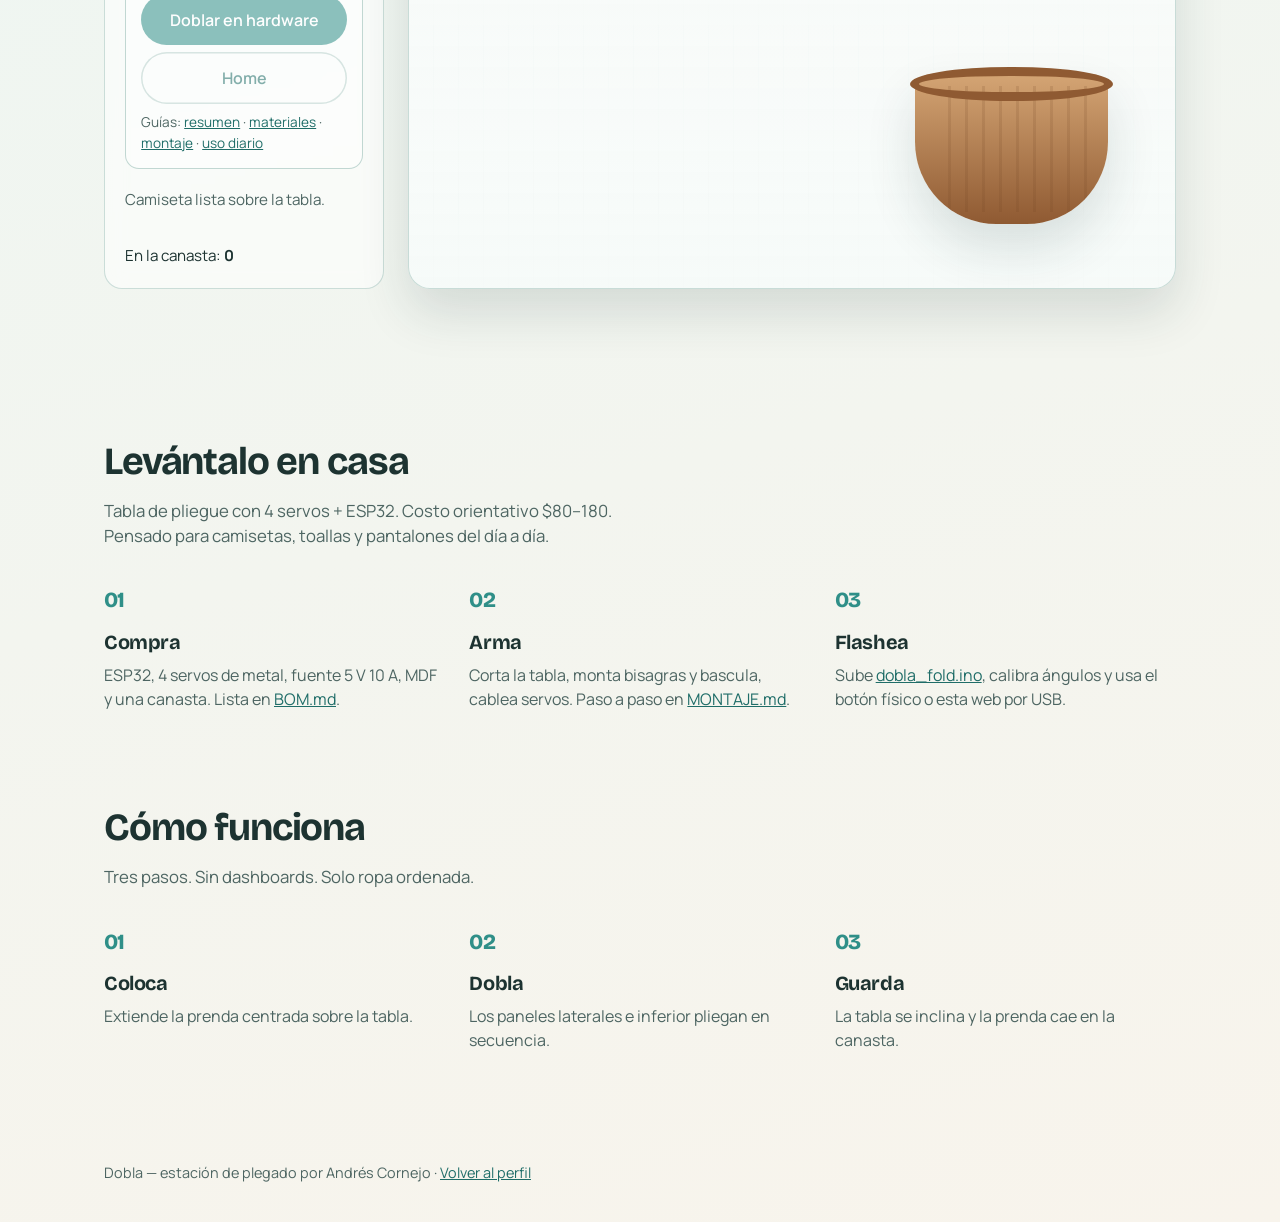
==== commit 38f94cb8: "Link daily-use guide from hardware README and Dobla UI Co-authored-by: andresACF <andresACF@users.no" ====
--- a/plegado/index.html
+++ b/plegado/index.html
@@ -220,6 +220,8 @@
                 <a href="./hardware/BOM.md">materiales</a>
                 ·
                 <a href="./hardware/MONTAJE.md">montaje</a>
+                ·
+                <a href="./hardware/USO_DIARIO.md">uso diario</a>
               </p>
             </div>
 
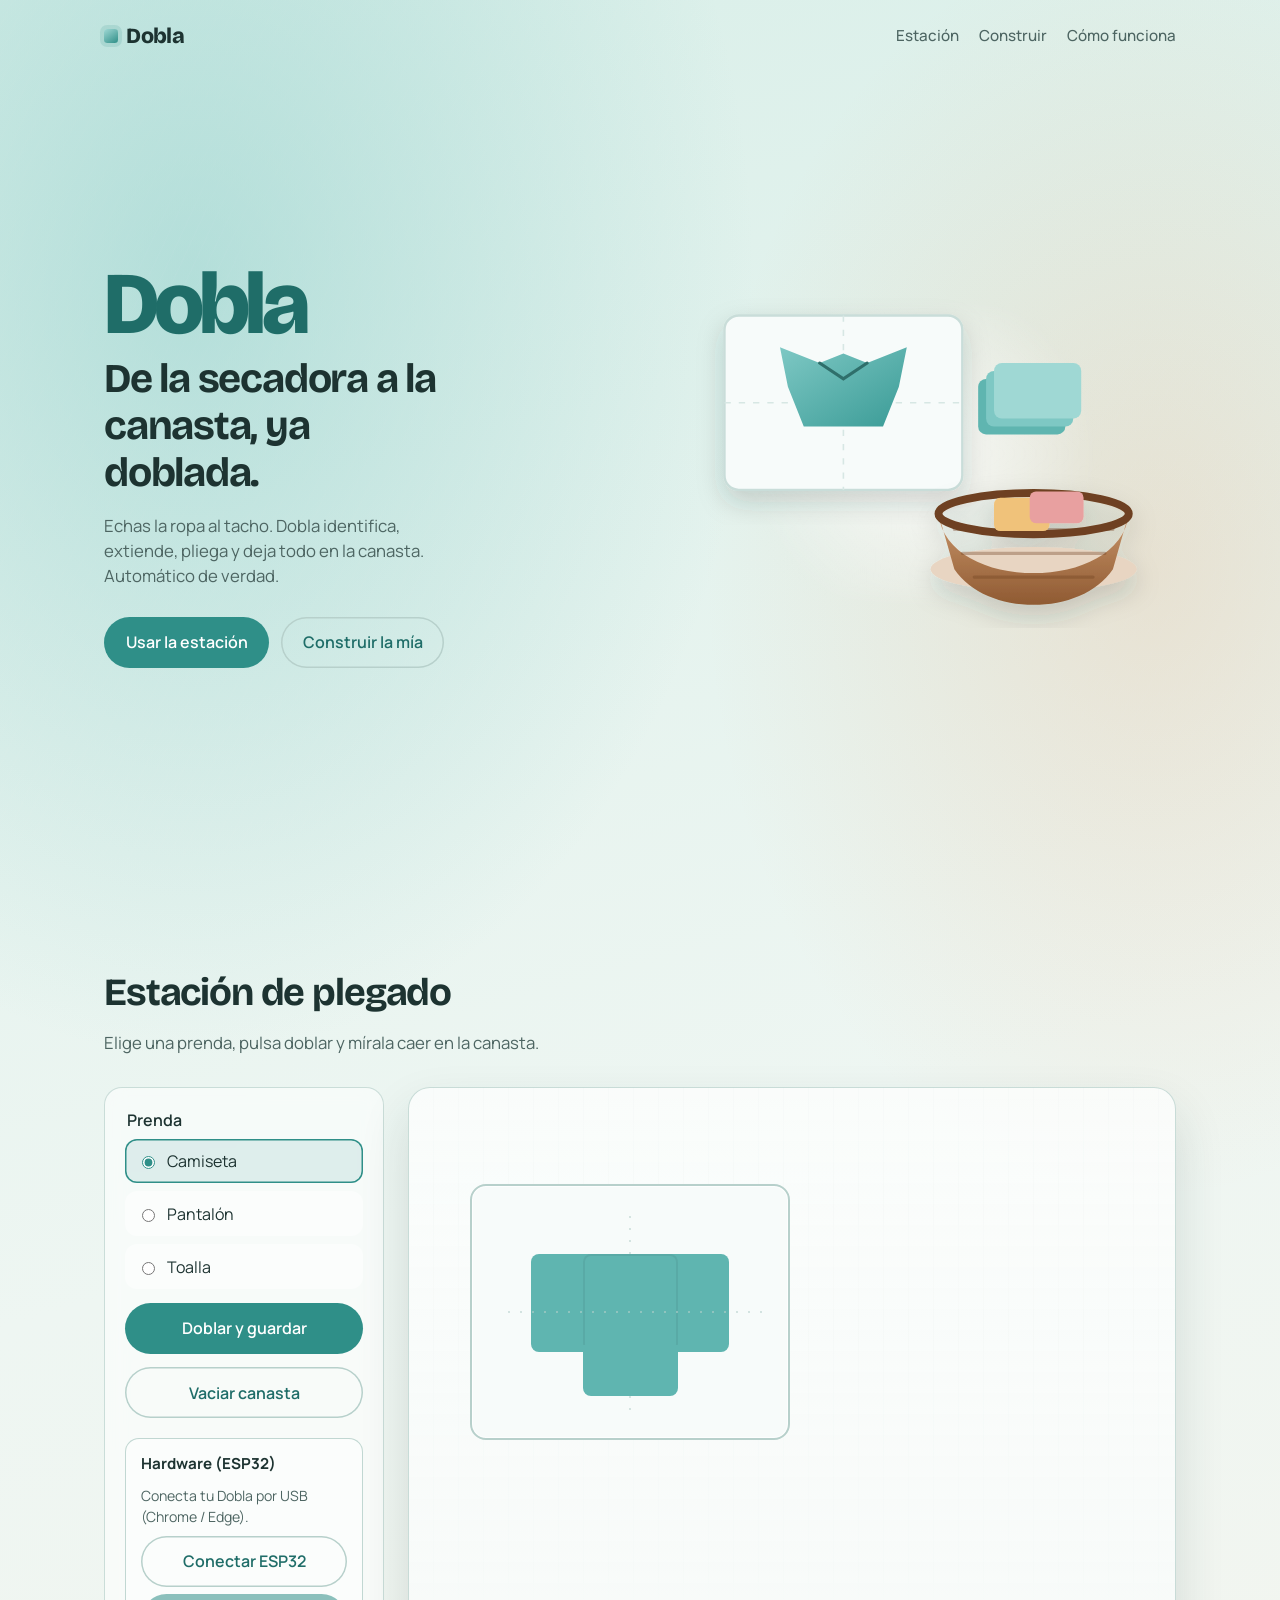
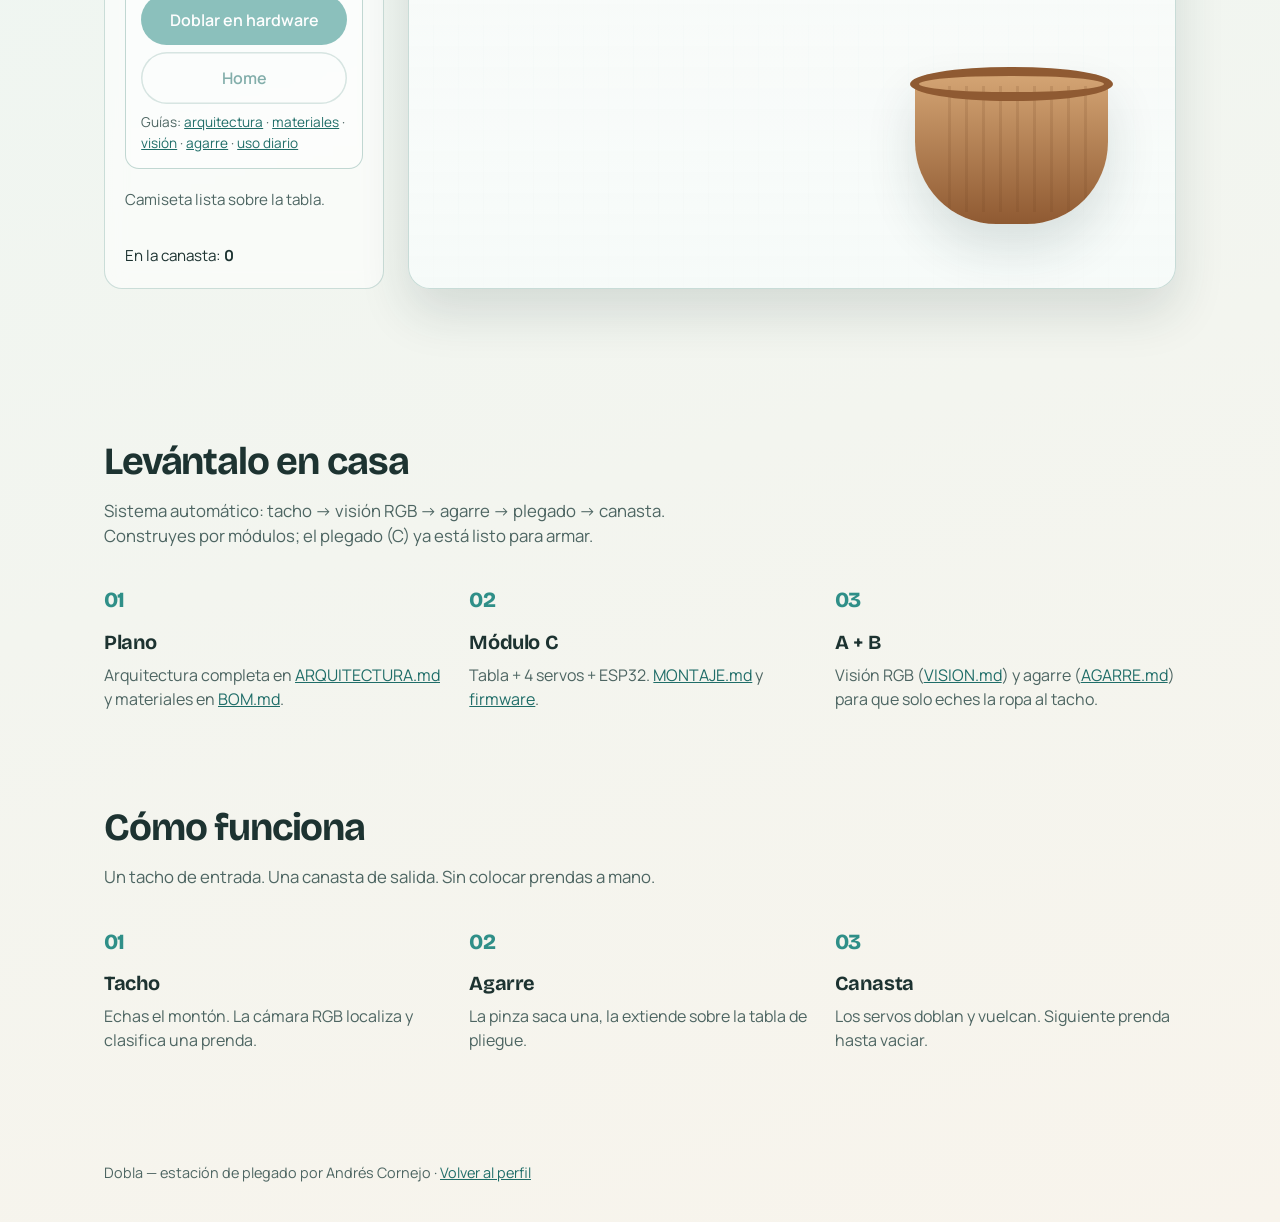
==== commit 42113633: "Update Dobla plans for fully automatic bin-to-basket flow Reframe architecture as tacho → RGB vision" ====
--- a/plegado/index.html
+++ b/plegado/index.html
@@ -41,8 +41,8 @@
           <p class="brand-lockup">Dobla</p>
           <h1>De la secadora a la canasta, ya doblada.</h1>
           <p class="lede">
-            Estación doméstica para uso diario: colocas la prenda, la tabla
-            motorizada la pliega y la vuelca a tu canasta.
+            Echas la ropa al tacho. Dobla identifica, extiende, pliega y deja
+            todo en la canasta. Automático de verdad.
           </p>
           <div class="cta-row">
             <a class="btn btn-primary" href="#estacion">Usar la estación</a>
@@ -215,11 +215,13 @@
               </div>
               <p class="hw-link">
                 Guías:
-                <a href="./hardware/README.md">resumen</a>
+                <a href="./hardware/ARQUITECTURA.md">arquitectura</a>
                 ·
                 <a href="./hardware/BOM.md">materiales</a>
                 ·
-                <a href="./hardware/MONTAJE.md">montaje</a>
+                <a href="./hardware/VISION.md">visión</a>
+                ·
+                <a href="./hardware/AGARRE.md">agarre</a>
                 ·
                 <a href="./hardware/USO_DIARIO.md">uso diario</a>
               </p>
@@ -261,31 +263,35 @@
         <div class="section-intro">
           <h2>Levántalo en casa</h2>
           <p>
-            Tabla de pliegue con 4 servos + ESP32. Costo orientativo
-            $80–180. Pensado para camisetas, toallas y pantalones del día a día.
+            Sistema automático: tacho → visión RGB → agarre → plegado → canasta.
+            Construyes por módulos; el plegado (C) ya está listo para armar.
           </p>
         </div>
         <ol class="steps">
           <li>
-            <strong>Compra</strong>
+            <strong>Plano</strong>
             <span
-              >ESP32, 4 servos de metal, fuente 5&nbsp;V 10&nbsp;A, MDF y una
-              canasta. Lista en <a href="./hardware/BOM.md">BOM.md</a>.</span
+              >Arquitectura completa en
+              <a href="./hardware/ARQUITECTURA.md">ARQUITECTURA.md</a>
+              y materiales en <a href="./hardware/BOM.md">BOM.md</a>.</span
             >
           </li>
           <li>
-            <strong>Arma</strong>
+            <strong>Módulo C</strong>
             <span
-              >Corta la tabla, monta bisagras y bascula, cablea servos.
-              Paso a paso en <a href="./hardware/MONTAJE.md">MONTAJE.md</a>.</span
+              >Tabla + 4 servos + ESP32.
+              <a href="./hardware/MONTAJE.md">MONTAJE.md</a> y
+              <a href="./firmware/dobla_fold/dobla_fold.ino">firmware</a>.</span
             >
           </li>
           <li>
-            <strong>Flashea</strong>
+            <strong>A + B</strong>
             <span
-              >Sube
-              <a href="./firmware/dobla_fold/dobla_fold.ino">dobla_fold.ino</a>,
-              calibra ángulos y usa el botón físico o esta web por USB.</span
+              >Visión RGB
+              (<a href="./hardware/VISION.md">VISION.md</a>)
+              y agarre
+              (<a href="./hardware/AGARRE.md">AGARRE.md</a>)
+              para que solo eches la ropa al tacho.</span
             >
           </li>
         </ol>
@@ -294,20 +300,20 @@
       <section id="como" class="how">
         <div class="section-intro">
           <h2>Cómo funciona</h2>
-          <p>Tres pasos. Sin dashboards. Solo ropa ordenada.</p>
+          <p>Un tacho de entrada. Una canasta de salida. Sin colocar prendas a mano.</p>
         </div>
         <ol class="steps">
           <li>
-            <strong>Coloca</strong>
-            <span>Extiende la prenda centrada sobre la tabla.</span>
-          </li>
-          <li>
-            <strong>Dobla</strong>
-            <span>Los paneles laterales e inferior pliegan en secuencia.</span>
-          </li>
-          <li>
-            <strong>Guarda</strong>
-            <span>La tabla se inclina y la prenda cae en la canasta.</span>
+            <strong>Tacho</strong>
+            <span>Echas el montón. La cámara RGB localiza y clasifica una prenda.</span>
+          </li>
+          <li>
+            <strong>Agarre</strong>
+            <span>La pinza saca una, la extiende sobre la tabla de pliegue.</span>
+          </li>
+          <li>
+            <strong>Canasta</strong>
+            <span>Los servos doblan y vuelcan. Siguiente prenda hasta vaciar.</span>
           </li>
         </ol>
       </section>
